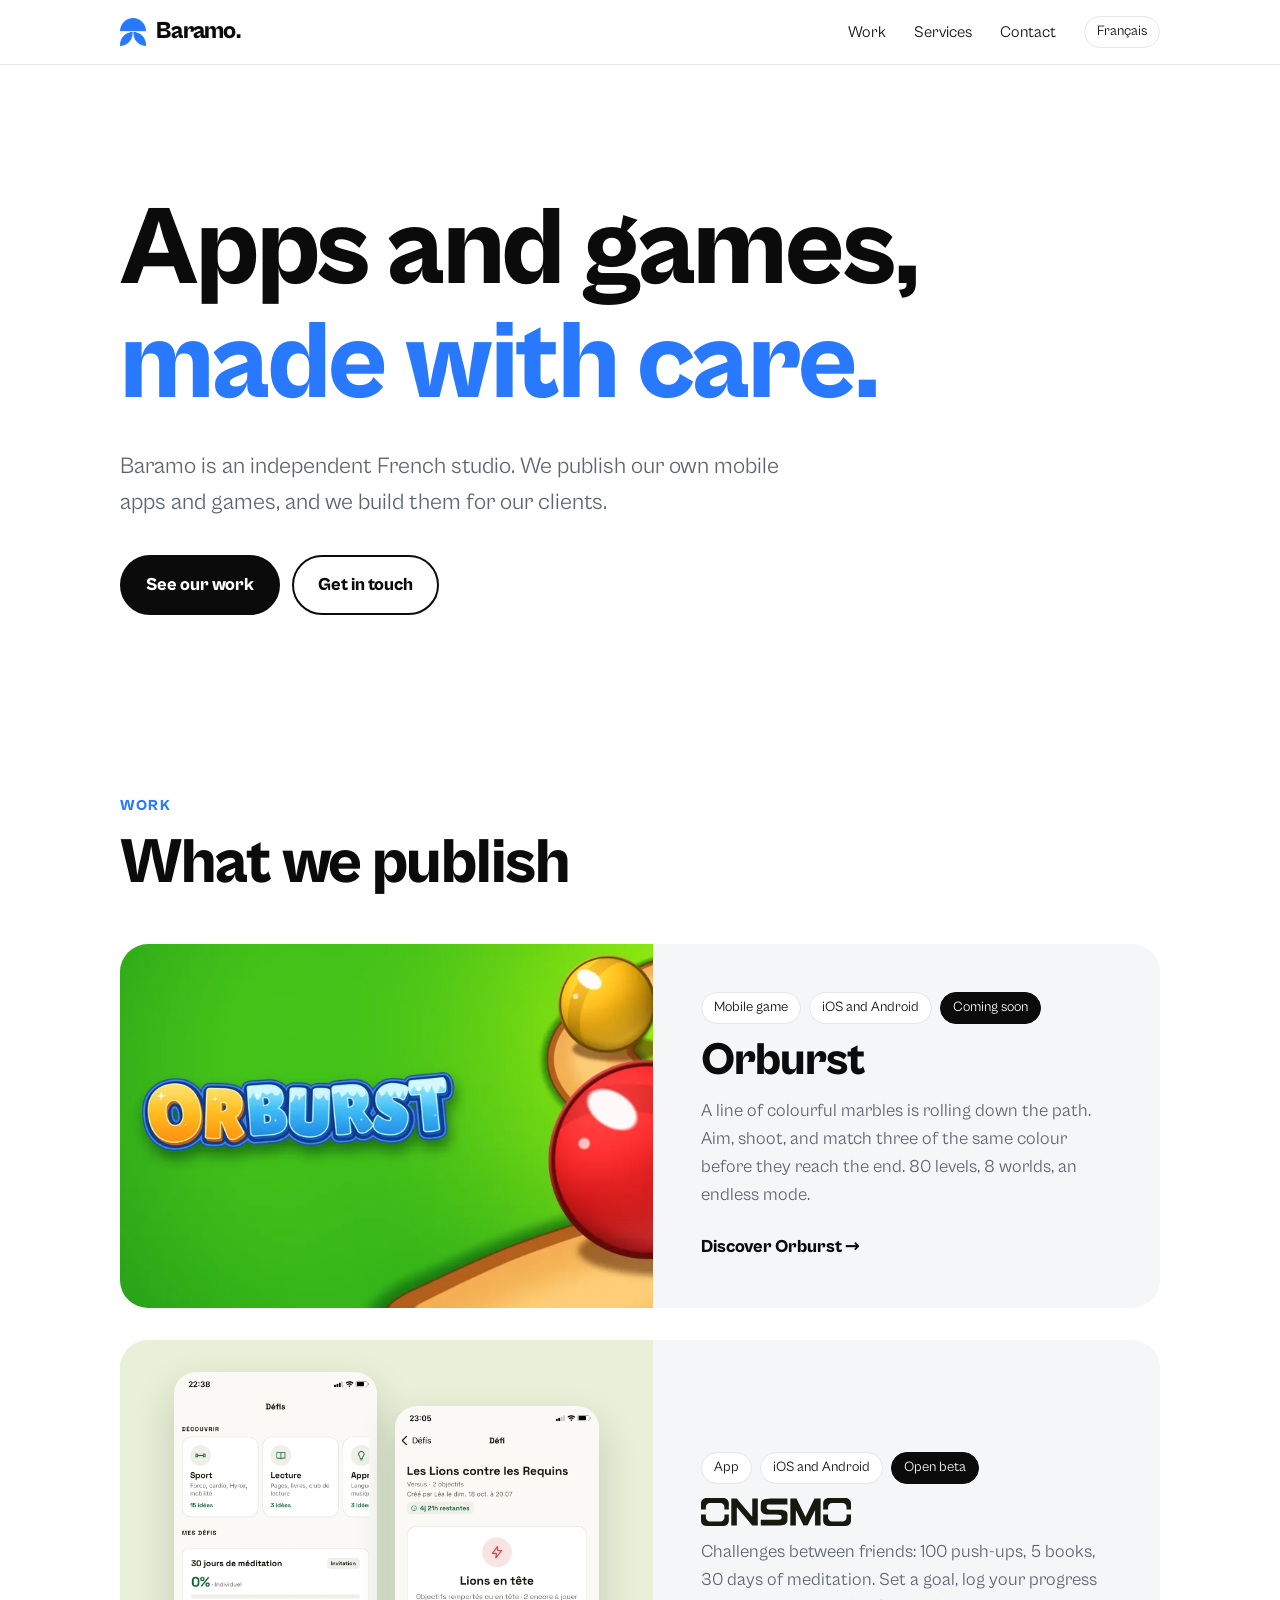
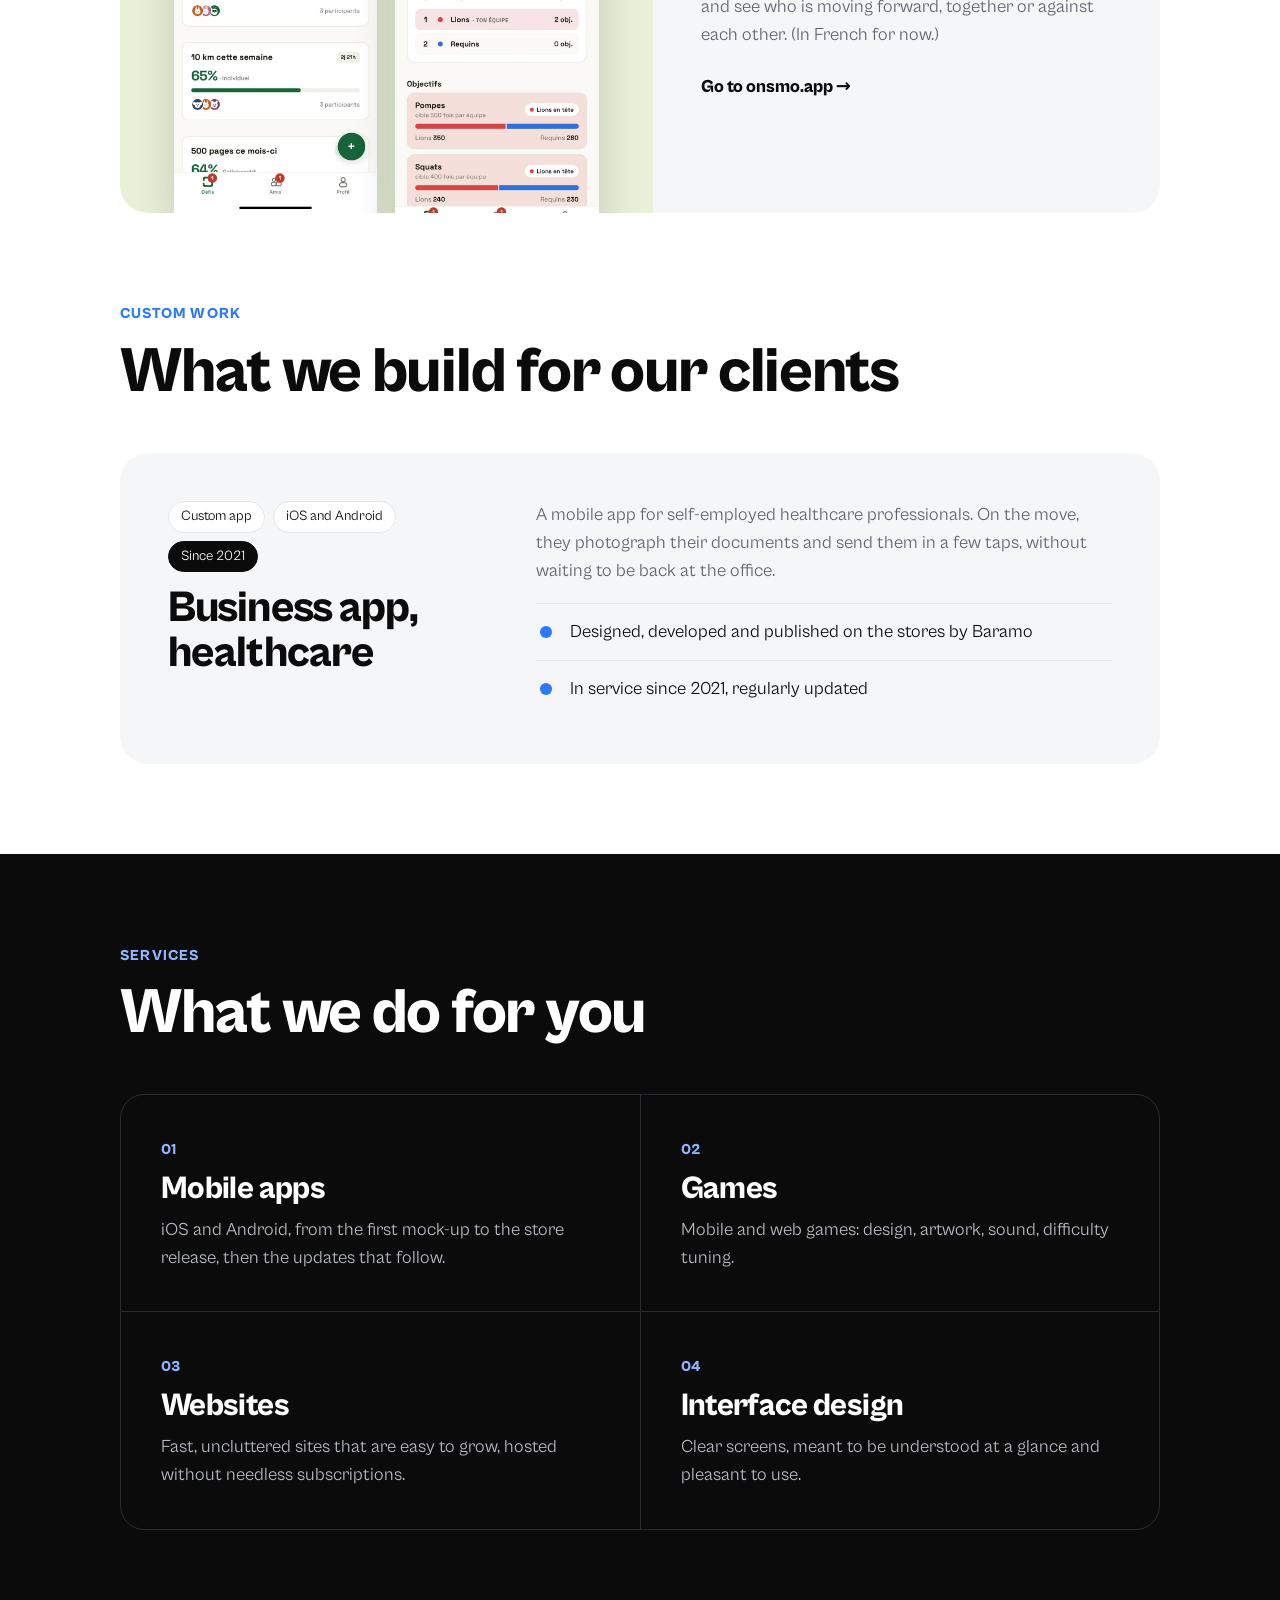
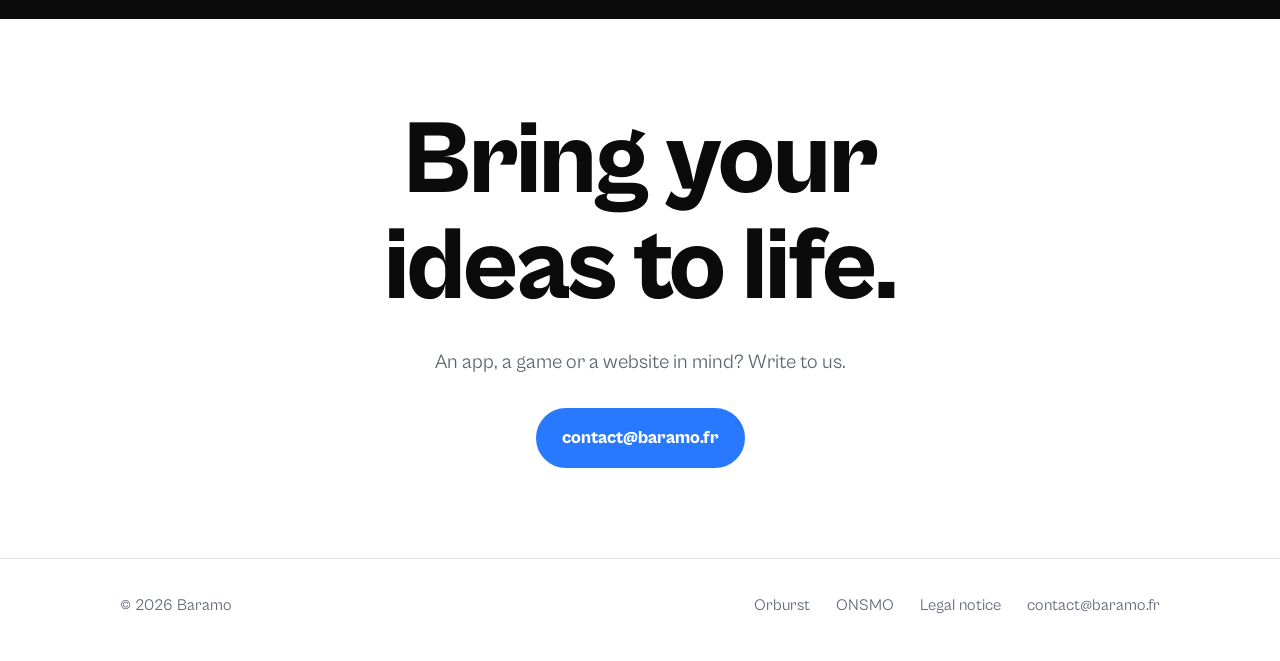
==== en/index.html @ 48aff891 "Nouveau site" ====
<!doctype html>
<html lang="en">
<head>
<meta charset="utf-8">
<meta name="viewport" content="width=device-width, initial-scale=1">
<title>Baramo – Mobile apps and games</title>
<meta name="description" content="Baramo is an independent French studio: we publish our own mobile apps and games (Orburst, ONSMO) and build them for our clients.">
<link rel="canonical" href="https://baramo.fr/en/">
<link rel="alternate" hreflang="fr" href="https://baramo.fr/">
<link rel="alternate" hreflang="en" href="https://baramo.fr/en/">
<meta property="og:title" content="Baramo – Mobile apps and games">
<meta property="og:description" content="Baramo is an independent French studio: we publish our own mobile apps and games (Orburst, ONSMO) and build them for our clients.">
<meta property="og:image" content="https://baramo.fr/assets/img/orburst-banner.webp">
<link rel="icon" type="image/png" href="../assets/img/baramo-mark.png">
<link rel="stylesheet" href="../assets/styles.css">
</head>
<body>
<header class="top">
  <div class="wrap">
    <a class="brand" href="./"><img src="../assets/img/baramo-mark.png" alt="">Baramo.</a>
    <nav>
      <a class="hide-s" href="./#creations">Work</a>
      <a class="hide-s" href="./#services">Services</a>
      <a href="./#contact">Contact</a>
      <a class="lang" href="../" hreflang="fr" lang="fr">Français</a>
    </nav>
  </div>
</header>
<main>
<div class="wrap hero">
  <h1>Apps and games, <em>made with care.</em></h1>
  <p>Baramo is an independent French studio. We publish our own mobile apps and games, and we build them for our clients.</p>
  <div class="actions">
    <a class="btn" href="#creations">See our work</a>
    <a class="btn ghost" href="#contact">Get in touch</a>
  </div>
</div>

<section id="creations">
  <div class="wrap">
    <span class="eyebrow">Work</span>
    <h2 class="title">What we publish</h2>
    <div class="work">
      <a class="card" href="orburst/">
        <div class="media"><img class="cover" src="../assets/img/orburst-banner.webp" alt="Orburst" width="1024" height="500"></div>
        <div class="text">
          <div class="tags"><span class="tag">Mobile game</span><span class="tag">iOS and Android</span><span class="tag status">Coming soon</span></div>
          <h3>Orburst</h3>
          <p>A line of colourful marbles is rolling down the path. Aim, shoot, and match three of the same colour before they reach the end. 80 levels, 8 worlds, an endless mode.</p>
          <span class="more">Discover Orburst →</span>
        </div>
      </a>
      <a class="card onsmo" href="https://onsmo.app">
        <div class="media">
          <img src="../assets/img/onsmo-1.webp" alt="" width="720" height="1558" loading="lazy">
          <img src="../assets/img/onsmo-2.webp" alt="" width="720" height="1558" loading="lazy">
        </div>
        <div class="text">
          <div class="tags"><span class="tag">App</span><span class="tag">iOS and Android</span><span class="tag status">Open beta</span></div>
          <h3><img class="logo" src="../assets/img/onsmo.svg" alt="ONSMO"></h3>
          <p>Challenges between friends: 100 push-ups, 5 books, 30 days of meditation. Set a goal, log your progress and see who is moving forward, together or against each other. (In French for now.)</p>
          <span class="more">Go to onsmo.app →</span>
        </div>
      </a>
    </div>
  </div>
</section>

<!-- client non nommé tant qu'il n'a pas donné son accord -->
<section id="clients" style="padding-top:0">
  <div class="wrap">
    <span class="eyebrow">Custom work</span>
    <h2 class="title">What we build for our clients</h2>
    <div class="card case">
      <div class="text">
        <div class="tags"><span class="tag">Custom app</span><span class="tag">iOS and Android</span><span class="tag status">Since 2021</span></div>
        <h3>Business app, healthcare</h3>
      </div>
      <div class="text">
        <p>A mobile app for self-employed healthcare professionals. On the move, they photograph their documents and send them in a few taps, without waiting to be back at the office.</p>
        <ul class="list">
          <li>Designed, developed and published on the stores by Baramo</li>
          <li>In service since 2021, regularly updated</li>
        </ul>
      </div>
    </div>
  </div>
</section>

<section id="services" class="band">
  <div class="wrap">
    <span class="eyebrow">Services</span>
    <h2 class="title">What we do for you</h2>
    <div class="services">
      <div><span class="n">01</span><h3>Mobile apps</h3><p>iOS and Android, from the first mock-up to the store release, then the updates that follow.</p></div>
      <div><span class="n">02</span><h3>Games</h3><p>Mobile and web games: design, artwork, sound, difficulty tuning.</p></div>
      <div><span class="n">03</span><h3>Websites</h3><p>Fast, uncluttered sites that are easy to grow, hosted without needless subscriptions.</p></div>
      <div><span class="n">04</span><h3>Interface design</h3><p>Clear screens, meant to be understood at a glance and pleasant to use.</p></div>
    </div>
  </div>
</section>

<section id="contact" class="contact">
  <div class="wrap">
    <h2>Bring your<br>ideas to life.</h2>
    <p>An app, a game or a website in mind? Write to us.</p>
    <a class="btn blue" href="mailto:contact@baramo.fr">contact@baramo.fr</a>
  </div>
</section>
</main>
<footer>
  <div class="wrap">
    <span class="grow">© 2026 Baramo</span>
    <a href="orburst/">Orburst</a>
    <a href="https://onsmo.app">ONSMO</a>
    <a href="legal.html">Legal notice</a>
    <a href="mailto:contact@baramo.fr">contact@baramo.fr</a>
  </div>
</footer>
</body>
</html>
---- assets/styles.css ----
@font-face {
  font-family: "Cabinet Grotesk";
  src: url("fonts/CabinetGrotesk-Regular.otf") format("opentype");
  font-weight: 400;
  font-display: swap;
}
@font-face {
  font-family: "Cabinet Grotesk";
  src: url("fonts/CabinetGrotesk-Extrabold.otf") format("opentype");
  font-weight: 800;
  font-display: swap;
}

:root {
  --ink: #0b0b0c;
  --muted: #5d6470;
  --line: #e4e6ea;
  --paper: #ffffff;
  --soft: #f5f6f8;
  --blue: #2979ff;
  --blue-dark: #0f5fe6;
  --wrap: 1120px;
  --gutter: clamp(18px, 4vw, 40px);
}

* { box-sizing: border-box; }
html { scroll-behavior: smooth; -webkit-text-size-adjust: 100%; }
body {
  margin: 0;
  background: var(--paper);
  color: var(--ink);
  font-family: "Cabinet Grotesk", system-ui, -apple-system, "Segoe UI", Roboto, sans-serif;
  font-size: 18px;
  line-height: 1.55;
}
img { max-width: 100%; height: auto; display: block; }
a { color: inherit; }
h1, h2, h3 { font-weight: 800; line-height: 1.02; letter-spacing: -0.02em; margin: 0; text-wrap: balance; }
p { margin: 0 0 1em; }
.wrap { max-width: var(--wrap); margin: 0 auto; padding: 0 var(--gutter); }

/* ── en-tête ── */
.top { position: sticky; top: 0; z-index: 10; background: rgba(255, 255, 255, 0.9); backdrop-filter: blur(10px); border-bottom: 1px solid var(--line); }
.top .wrap { display: flex; align-items: center; gap: 18px; min-height: 64px; }
.brand { display: flex; align-items: center; gap: 10px; text-decoration: none; font-weight: 800; font-size: 24px; letter-spacing: -0.03em; }
.brand img { width: 26px; height: auto; }
.top nav { margin-left: auto; display: flex; align-items: center; gap: clamp(12px, 2.4vw, 28px); font-size: 16px; }
.top nav a { text-decoration: none; }
.top nav a:hover { color: var(--blue); }
.lang { border: 1px solid var(--line); border-radius: 999px; padding: 4px 12px; font-size: 14px; }
@media (max-width: 560px) { .top nav .hide-s { display: none; } }

/* ── accueil ── */
.hero { padding-top: clamp(56px, 10vw, 130px); padding-bottom: clamp(40px, 7vw, 90px); }
.hero h1 { font-size: clamp(44px, 9vw, 112px); max-width: 12ch; }
.hero h1 em { font-style: normal; color: var(--blue); }
.hero p { font-size: clamp(18px, 2.2vw, 23px); color: var(--muted); max-width: 46ch; margin: 28px 0 34px; }
.actions { display: flex; flex-wrap: wrap; gap: 12px; }
.btn { display: inline-block; text-decoration: none; font-weight: 800; padding: 14px 24px; border-radius: 999px; background: var(--ink); color: #fff; border: 2px solid var(--ink); }
.btn:hover { background: var(--blue); border-color: var(--blue); }
.btn.ghost { background: transparent; color: var(--ink); }
.btn.ghost:hover { color: var(--blue); }
.btn.blue { background: var(--blue); border-color: var(--blue); }
.btn.blue:hover { background: var(--blue-dark); border-color: var(--blue-dark); }

section { padding: clamp(44px, 7vw, 96px) 0; }
.eyebrow { display: block; font-size: 15px; font-weight: 800; letter-spacing: 0.08em; text-transform: uppercase; color: var(--blue); margin-bottom: 14px; }
.title { font-size: clamp(34px, 5.4vw, 64px); margin-bottom: clamp(26px, 4vw, 48px); }

/* ── créations ── */
.work { display: grid; gap: clamp(18px, 3vw, 32px); }
.card { display: grid; grid-template-columns: 1.05fr 1fr; border-radius: 28px; overflow: hidden; background: var(--soft); text-decoration: none; }
.card .media { min-height: 320px; position: relative; overflow: hidden; }
.card .media > img.cover { position: absolute; inset: 0; width: 100%; height: 100%; object-fit: cover; object-position: left center; }
.card .text { padding: clamp(24px, 4vw, 48px); display: flex; flex-direction: column; align-items: flex-start; justify-content: center; }
.card h3 { font-size: clamp(30px, 4vw, 46px); margin: 14px 0 12px; }
.card p { color: var(--muted); }
.card .more { font-weight: 800; color: var(--ink); margin-top: 6px; }
.card:hover .more { color: var(--blue); }
.tags { display: flex; flex-wrap: wrap; gap: 8px; font-size: 14px; }
.tag { padding: 4px 12px; border-radius: 999px; background: #fff; border: 1px solid var(--line); }
.tag.status { background: var(--ink); color: #fff; border-color: var(--ink); }
.card.onsmo .media { background: #e9f0d8; display: flex; align-items: flex-end; justify-content: center; gap: 18px; padding: 32px 24px 0; }
.card.onsmo .media img { width: 42%; max-width: 210px; border-radius: 22px 22px 0 0; box-shadow: 0 18px 40px rgba(23, 25, 15, 0.18); }
.card.onsmo .media img + img { transform: translateY(34px); }
.card.onsmo .logo { width: 150px; }
.card.case { grid-template-columns: 0.8fr 1.2fr; }
.card.case .text { justify-content: flex-start; }
.card.case .text + .text { padding-left: 0; }
.card.case h3 { font-size: clamp(30px, 3.6vw, 44px); margin-bottom: 0; }
.card.case .list { width: 100%; }
.card.case .list li { color: var(--ink); }
@media (max-width: 820px) {
  .card, .card.case { grid-template-columns: 1fr; }
  .card.case .text + .text { padding-left: clamp(24px, 4vw, 48px); padding-top: 0; }
  .card .media { min-height: 0; aspect-ratio: 16 / 9; }
  .card.onsmo .media { aspect-ratio: auto; height: 300px; }
}

/* ── services ── */
.band { background: var(--ink); color: #fff; }
.band .eyebrow { color: #8fb6ff; }
.services { display: grid; grid-template-columns: repeat(2, 1fr); gap: 1px; background: #2a2b30; border: 1px solid #2a2b30; border-radius: 24px; overflow: hidden; }
.services > div { background: var(--ink); padding: clamp(22px, 3.4vw, 40px); }
.services .n { color: #8fb6ff; font-weight: 800; font-size: 15px; }
.services h3 { font-size: clamp(24px, 3vw, 32px); margin: 10px 0 10px; }
.services p { color: #b9bdc6; margin: 0; }
@media (max-width: 700px) { .services { grid-template-columns: 1fr; } }

/* ── contact ── */
.contact { text-align: center; }
.contact h2 { font-size: clamp(42px, 8.5vw, 104px); margin-bottom: 26px; }
.contact p { color: var(--muted); font-size: 20px; margin-bottom: 30px; }

/* ── pied ── */
footer { border-top: 1px solid var(--line); padding: 34px 0 44px; font-size: 16px; color: var(--muted); }
footer .wrap { display: flex; flex-wrap: wrap; gap: 10px 26px; align-items: center; }
footer .grow { margin-right: auto; }
footer a { text-decoration: none; }
footer a:hover { color: var(--blue); }

/* ── page d'un jeu ── */
.game-head { padding-top: clamp(28px, 5vw, 60px); }
.banner { border-radius: 28px; width: 100%; aspect-ratio: 1024 / 500; object-fit: cover; }
.game-id { display: flex; align-items: center; gap: 20px; margin: clamp(26px, 4vw, 44px) 0 18px; }
.game-id img { width: 92px; border-radius: 22px; flex: none; }
.game-id h1 { font-size: clamp(44px, 7vw, 80px); }
.lead { font-size: clamp(19px, 2.2vw, 23px); max-width: 60ch; }
.cols { display: grid; grid-template-columns: 1.1fr 1fr; gap: clamp(24px, 5vw, 64px); align-items: start; }
@media (max-width: 820px) { .cols { grid-template-columns: 1fr; } }
.list { list-style: none; padding: 0; margin: 0; }
.list li { padding: 14px 0 14px 34px; border-top: 1px solid var(--line); position: relative; }
.list li::before { content: ""; position: absolute; left: 4px; top: 22px; width: 12px; height: 12px; border-radius: 50%; background: var(--blue); }
.shots { display: grid; grid-template-columns: repeat(3, 1fr); gap: clamp(10px, 2vw, 22px); }
.shots img { border-radius: 20px; border: 1px solid var(--line); width: 100%; }
.box { background: var(--soft); border-radius: 24px; padding: clamp(22px, 4vw, 40px); }
.box h2 { font-size: clamp(26px, 3.4vw, 36px); margin-bottom: 12px; }
.box p:last-child { margin-bottom: 0; }

/* ── pages de texte ── */
.prose { max-width: 760px; padding-top: clamp(36px, 6vw, 72px); padding-bottom: clamp(48px, 7vw, 96px); }
.prose h1 { font-size: clamp(38px, 6vw, 60px); margin-bottom: 10px; }
.prose h2 { font-size: 26px; margin: 2.2em 0 0.5em; letter-spacing: -0.01em; }
.prose .date { color: var(--muted); }
.prose ul { padding-left: 1.2em; }
.prose li { margin-bottom: 0.4em; }
.prose a, .box a, .lead a { color: var(--blue-dark); }
.prose address { font-style: normal; }
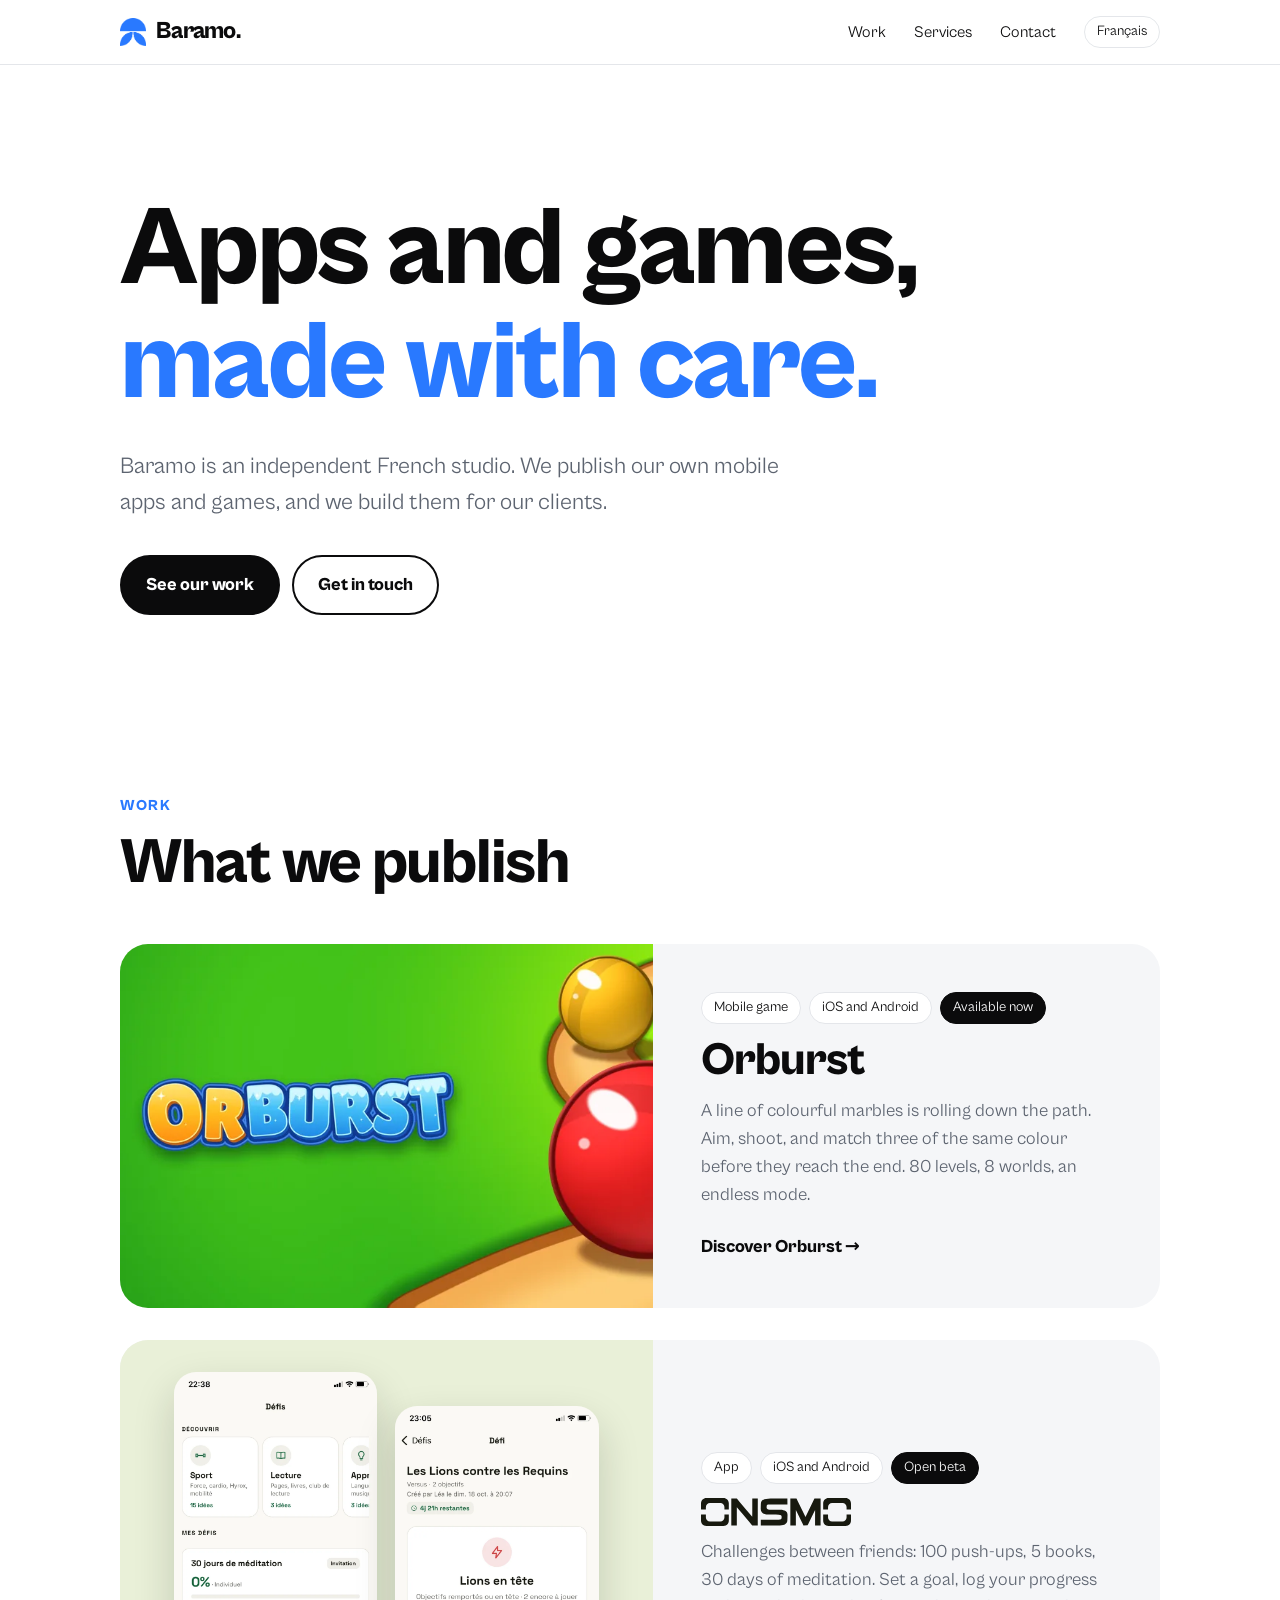
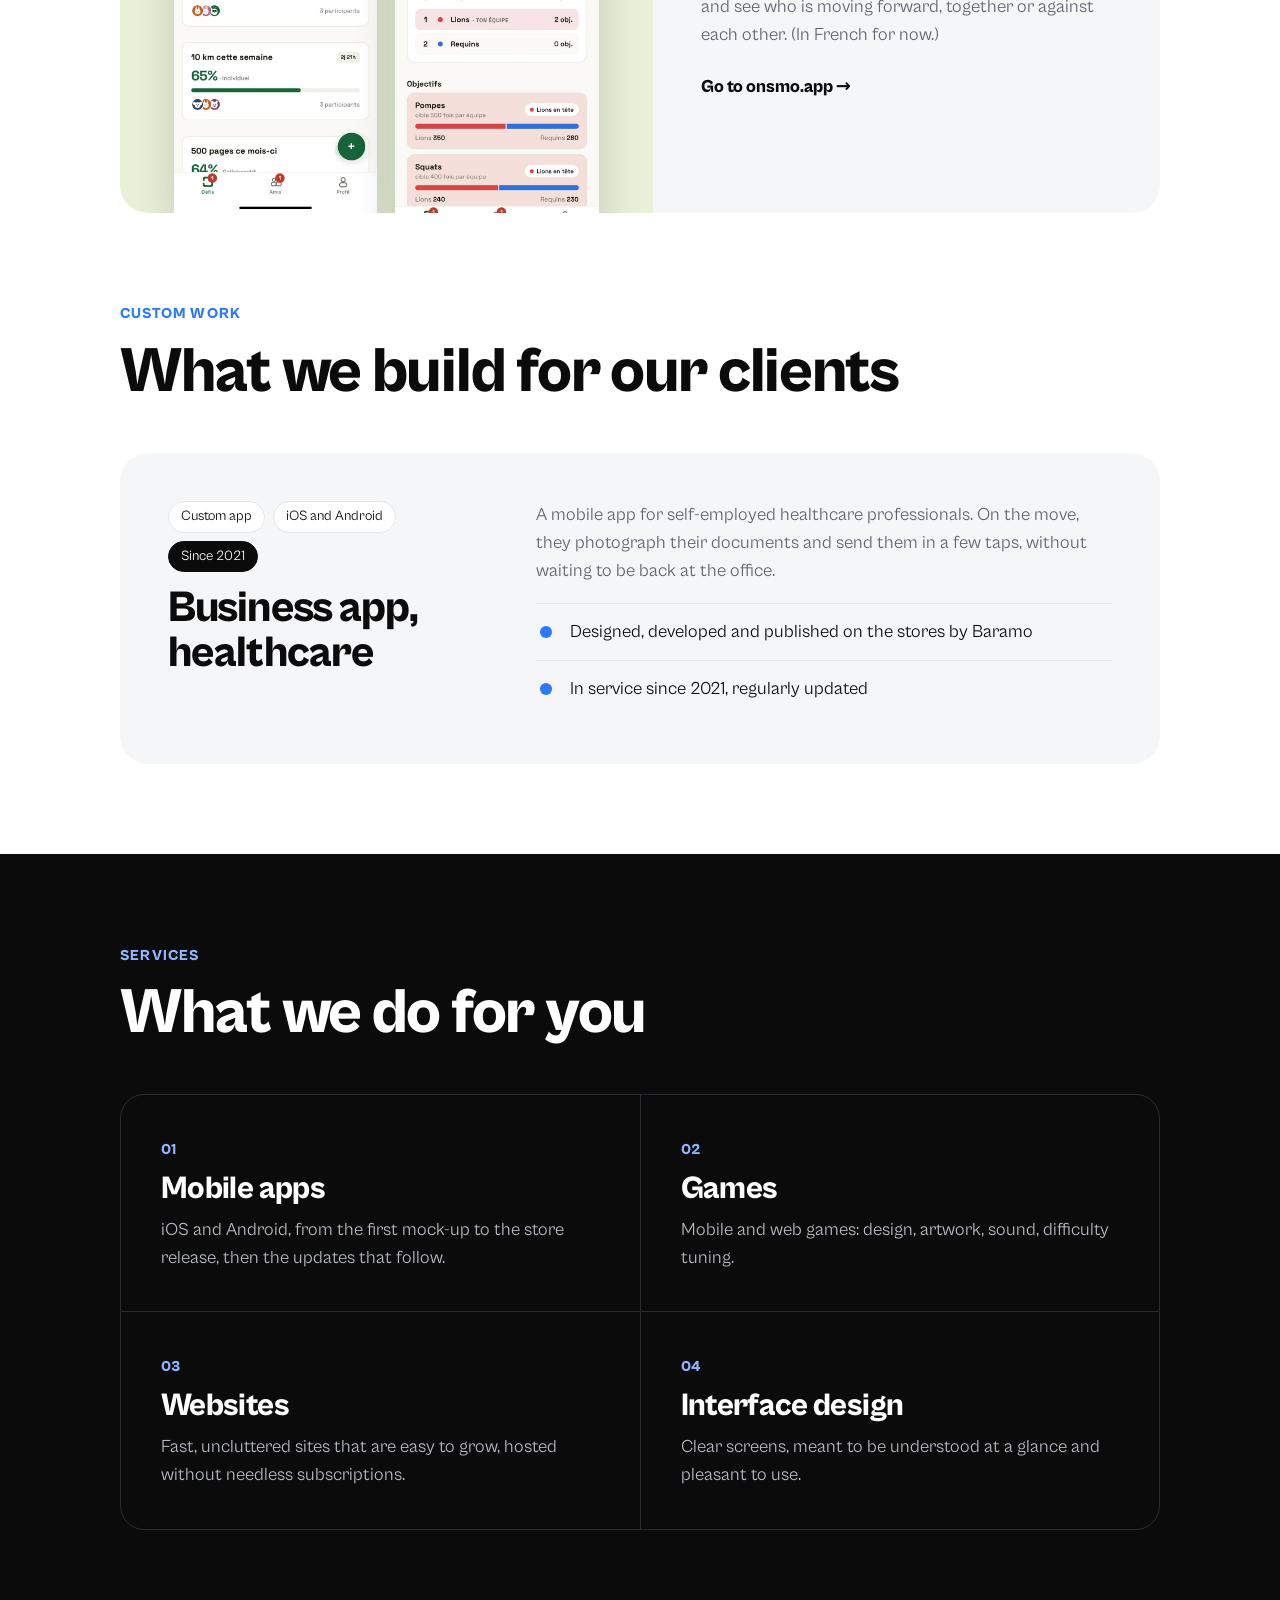
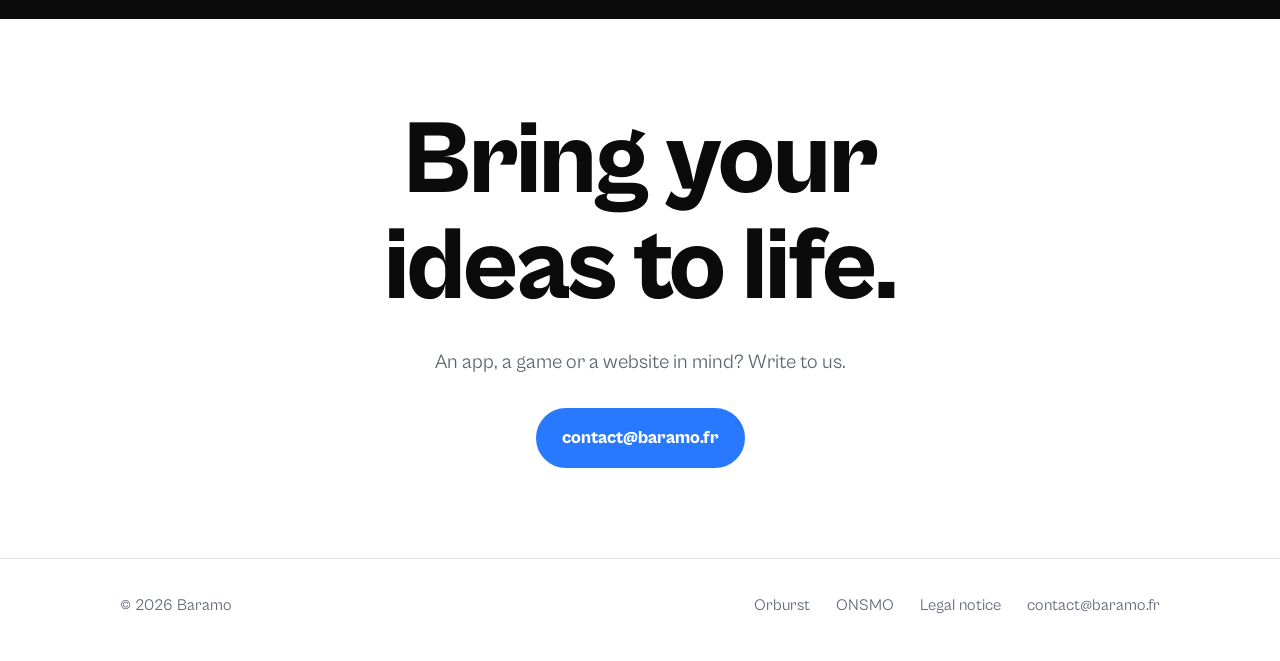
==== commit 40950b2a: "Orburst disponible" ====
--- a/en/index.html
+++ b/en/index.html
@@ -44,7 +44,7 @@
       <a class="card" href="orburst/">
         <div class="media"><img class="cover" src="../assets/img/orburst-banner.webp" alt="Orburst" width="1024" height="500"></div>
         <div class="text">
-          <div class="tags"><span class="tag">Mobile game</span><span class="tag">iOS and Android</span><span class="tag status">Coming soon</span></div>
+          <div class="tags"><span class="tag">Mobile game</span><span class="tag">iOS and Android</span><span class="tag status">Available now</span></div>
           <h3>Orburst</h3>
           <p>A line of colourful marbles is rolling down the path. Aim, shoot, and match three of the same colour before they reach the end. 80 levels, 8 worlds, an endless mode.</p>
           <span class="more">Discover Orburst →</span>
